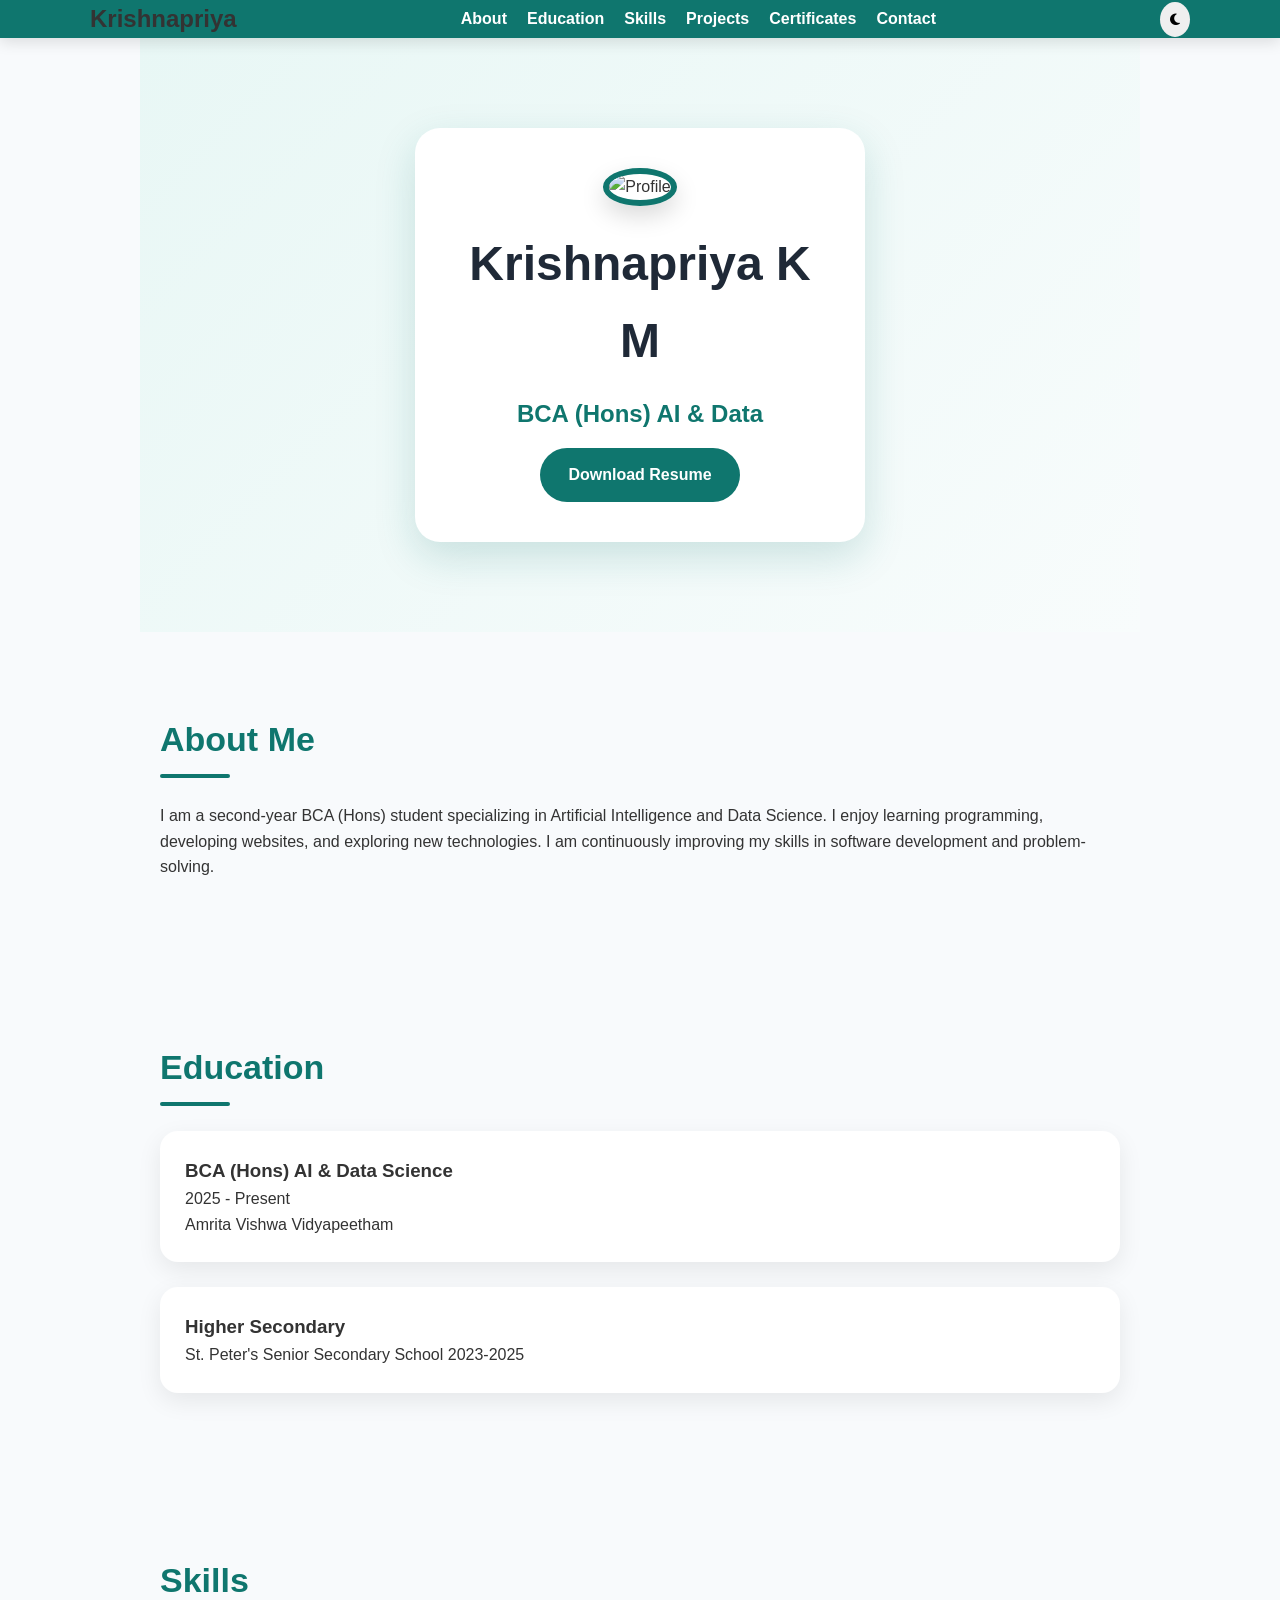
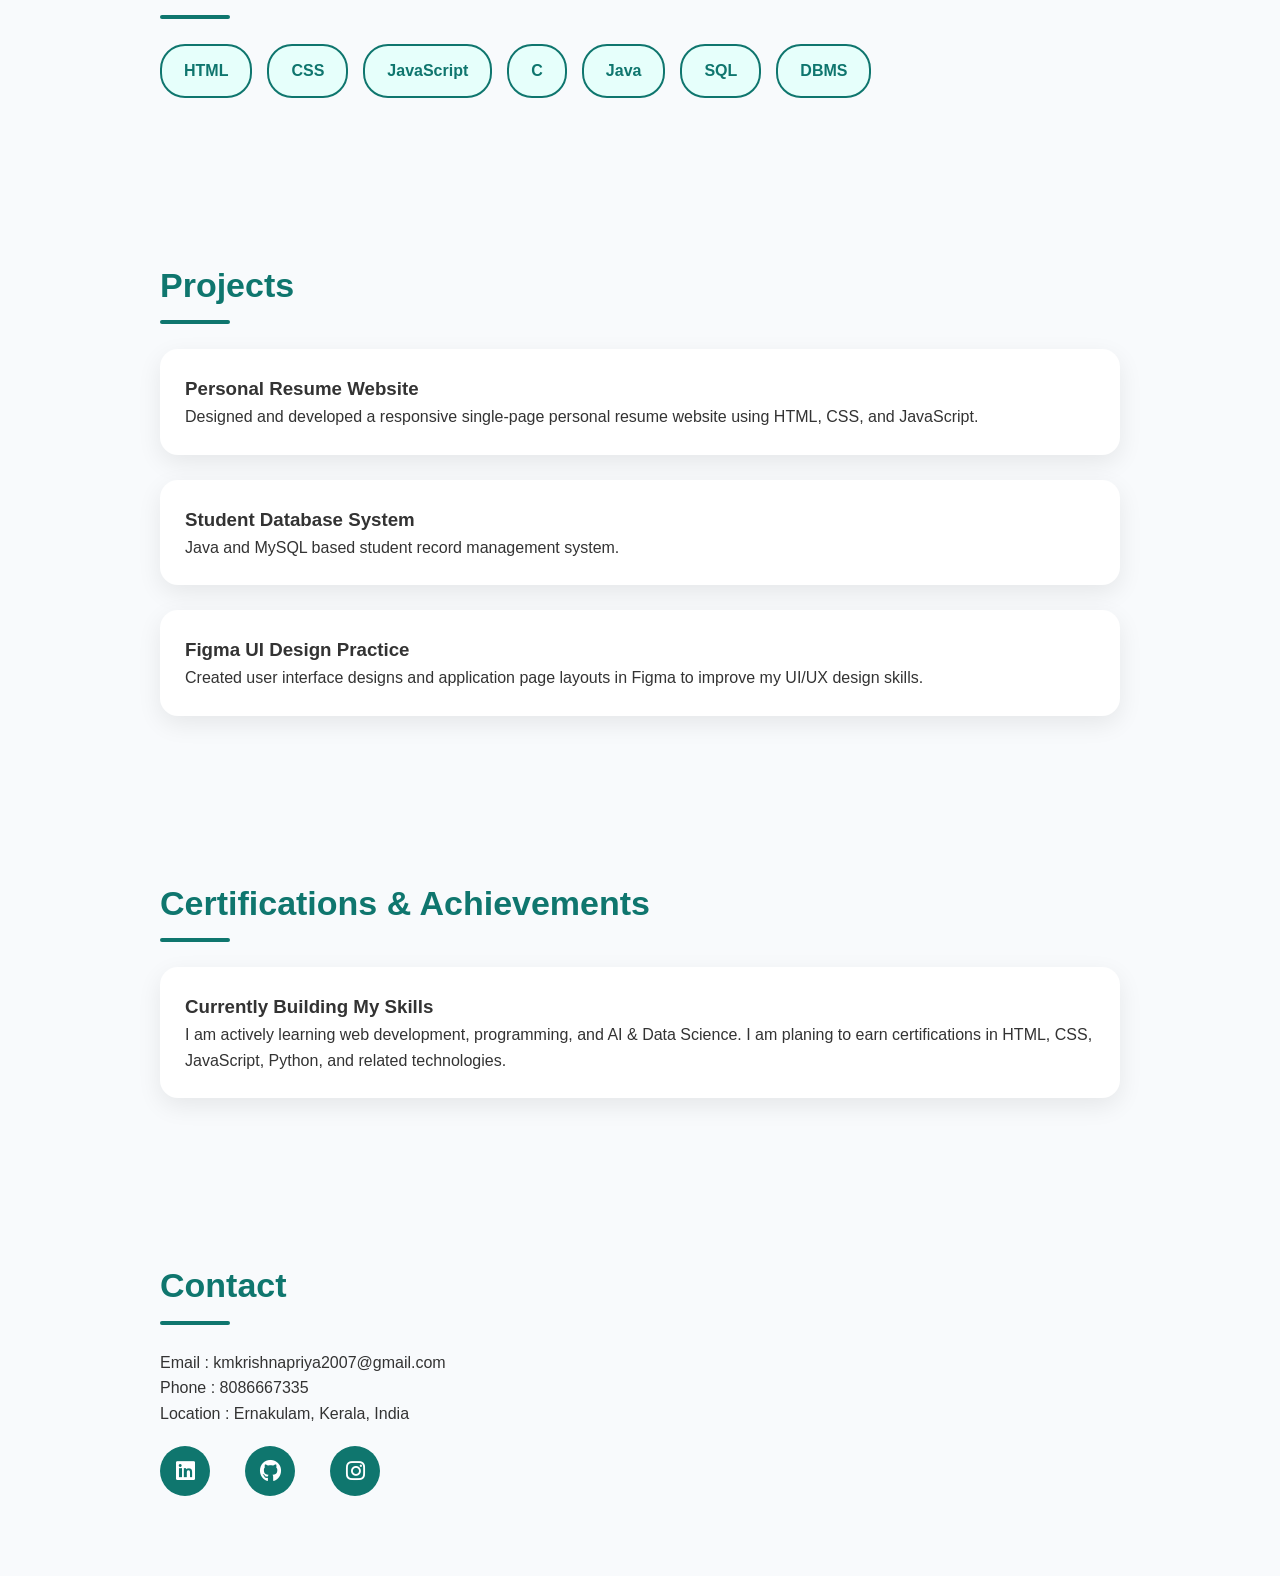
==== index.html @ 6c8c06d7 "Rename scnd.html to index.html" ====
<!DOCTYPE html>
<html lang="en">

<head>
    <meta charset="UTF-8">
    <meta name="viewport" content="width=device-width, initial-scale=1.0">
    <title>Krishnapriya | Resume</title>

    <link rel="stylesheet" href="scnd.css">

    <!-- Font Awesome -->
    <link rel="stylesheet"
        href="https://cdnjs.cloudflare.com/ajax/libs/font-awesome/6.5.2/css/all.min.css">
</head>

<body>

<header>

<nav>

<h2>Krishnapriya</h2>

<ul>

<li><a href="#about">About</a></li>

<li><a href="#education">Education</a></li>

<li><a href="#skills">Skills</a></li>

<li><a href="#projects">Projects</a></li>

<li><a href="#certifications">Certificates</a></li>

<li><a href="#contact">Contact</a></li>

</ul>

<button id="themeBtn">
<i class="fa-solid fa-moon"></i>
</button>

</nav>

</header>

<section class="hero">

<div class = "hero-card">

<img src="D:\web demos\image\WhatsApp Image 2026-07-13 at 21.08.13.jpeg" alt="Profile">

<h1>Krishnapriya K M</h1>

<h3 id="typing"></h3>

<a href="resume pdf/resume.pdf" download class="btn">
Download Resume
</a>

</div>

</section>

<section id="about">

<h2>About Me</h2>

<p>
I am a second-year BCA (Hons) student specializing in Artificial Intelligence and Data Science. I enjoy learning programming, developing websites, and exploring new technologies. I am continuously improving my skills in software development and problem-solving.
</p>

</section>

<section id="education">

<h2>Education</h2>

<div class="card">

<h3>BCA (Hons) AI & Data Science</h3>

<p>2025 - Present</p>

<p>Amrita Vishwa Vidyapeetham</p>

</div>

<div class="card">

<h3>Higher Secondary</h3>

<p>St. Peter's Senior Secondary School
    2023-2025</p>

</div>

</section>

<section id="skills">

<h2>Skills</h2>

<div class="skills">

<span>HTML</span>

<span>CSS</span>

<span>JavaScript</span>

<span>C</span>

<span>Java</span>

<span>SQL</span>

<span>DBMS</span>

</div>

</section>

<section id="projects">

<h2>Projects</h2>

<div class="project">

<h3>Personal Resume Website</h3>

<p>Designed and developed a responsive single-page personal resume website
 using HTML, CSS, and JavaScript.</p>

</div>

<div class="project">

<h3>Student Database System</h3>

<p>Java and MySQL based student record management system.</p>

</div>

<div class="project">
    <h3>Figma UI Design Practice</h3>
    <p>
     Created user interface designs and application page layouts in Figma to
     improve my UI/UX design skills.   
    </p>
</div>

</section>

<section id="certifications">

<h2>Certifications & Achievements</h2>

<div class="card">
    <h3>Currently Building My Skills</h3>
    <p>
        I am actively learning web development, programming, and AI & Data Science.
        I am planing to earn certifications in HTML, CSS, JavaScript, Python, and related technologies.
    </p> 
</div>

</section>

<section id="contact">

<h2>Contact</h2>

<p>Email : kmkrishnapriya2007@gmail.com</p>

<p>Phone : 8086667335</p>

<p>Location : Ernakulam, Kerala, India</p>

<div class="social">

<a href="https://www.linkedin.com/in/krishnapriya-k-m-8327a140b?utm_source=share_via&utm_content=profile&utm_medium=member_android" target="_blank" title="LinkedIn"><i class="fab fa-linkedin"></i></a>

<a href="https://github.com/Krishnapriya-km" target="_blank" title="GitHub"><i class="fab fa-github"></i></a>

<a href="#"><i class="fab fa-instagram"></i></a>

</div>

</section>

<button id="topBtn">
<i class="fa-solid fa-arrow-up"></i>
</button>

<script src="script.js"></script>

</body>

</html>
---- scnd.css ----
*{
margin:0;
padding:0;
box-sizing:border-box;
font-family:Arial,sans-serif;
scroll-behavior:smooth;
}

#typing{
    color:#0F766E;
    margin:15px;
    font-size:24px;
    font-weight:600;
    min-height:30px;
}

body{
background:#F8FAFC;
color:#333;
line-height:1.6;
transition:.3s;
}

body.dark{
background:#121212;
color:white;
}

body.dark .hero{
    background:linear-gradient(135deg,#1F2937,#111827);
}

body.dark .hero-card{
    background:#1F2937;
    box-shadow:0 15px 40px rgba(0,0,0,.45);
}

body.dark .hero h1{
    color:white;
}

body.dark .hero h3{
    color:#5EEAD4;
}

header{
background:#0F766E;
position:sticky;
top:0;
z-index: 100;
box-shadow:0 4px 15px rgba(0,0,0,0.12);
}

nav{
display:flex;
justify-content:space-between;
align-items:center;
max-width:1100px;
margin:auto;
}

nav ul{
display:flex;
list-style:none;
gap:20px;
}

nav a{
color:white;
text-decoration:none;
font-weight:600;
transition:.3s;
}

nav a:hover{
    color:#D1FAE5;
}

#themeBtn{
padding:10px;
border:none;
cursor:pointer;
border-radius:50%;
}

.hero{
    display:flex;
    justify-content: center;
    align-items: center;
text-align:center;
padding:90px 20px;
background:linear-gradient(135deg,#E8F7F5,#F8FCFC)
}

.hero-card{
    background:white;
    padding:40px;
    border-radius:25px;
    text-align:center;
    max-width:450px;
    width:100%;
    box-shadow:0 15px 40px rgba(15,118,110,.18);
    transition:.3s;
}

.hero-card:hover{
    transform:translateY(-6px);
    box-shado:0 20px 50px rgba(15,118,110,.28);
}

.hero img{
width:190px;
height:190px;
border-radius:50%;
object-fit:cover;
border:6px solid #0F766E;
box-shadow: 0 10px 25px rgba(0,0,0,.15);
}

.hero h1{
margin-top:20px;
font-size:48px;
font-weight: 700;
color:#1F2937;
}

.hero h3{
color:#0F766E;
margin:15px;
}

.btn{
display:inline-block;
background:#0F766E;
color:white;
padding:14px 28px;
text-decoration:none;
border-radius:30px;
transition:.3s;
font-weight:bold;
}

.btn:hover{
    background:#115E59;
    transform:translateY(-2px);
}

section{
padding:80px 20px;
max-width:1000px;
margin:auto;
}

section h2{
    font-size:34px;
    color:#0F766E;
    margin-bottom:25px;
    position:relative;
}

section h2::after{
    content:"";
    width:70px;
    height:4px;
    background:#0F766E;
    display:block;
    margin-top:8px;
    border-radius:5px;
}

.card,
.project{
background:white;
padding:25px;
margin-top:25px;
border-radius:18px;
box-shadow:0 8px 25px rgba(0,0,0,.08);
transition:.3s;
}

.card:hover,
.project:hover{
    transform:translateY(-6px);
    box-shadow: 0 12px 30px rgba(15,118,110,.18);
}

body.dark .card,
body.dark .project{
background:#1f1f1f;
}

.skills{
display:flex;
flex-wrap:wrap;
gap:15px;
margin-top:20px;
}

.skills span{
background:#E6FFFB;
color:#0F766E;
padding:12px 22px;
border-radius:25px;
font-weight:600;
border:2px solid #0F766E;
transition:.3s;
}

.skills span:hover{
    background: #0F766E;
    color:white;
}

.social{
    display:flex;
    justify-content:cneter;
    gap:20px;
margin-top:20px;
}

.social a{
    width:50px;
    height:50px;
    background:#0F766E;
    border-radius:50%;
    display:flex;
    align-items:center;
    justify-content: center;
font-size:22px;
text-decoration:none;
margin-right:15px;
color:white;
transition:0.3s ease;
}

.social a:hover{
    background:#115E59;
    transform:translateY(-5px) scale(1.08);
}

#topBtn{
position:fixed;
bottom:30px;
right:30px;
display:none;
padding:15px;
border:none;
border-radius:50%;
background:#0077b6;
color:white;
cursor:pointer;
}

@media(max-width:768px){

nav{
flex-direction:column;
}

nav ul{
flex-direction:column;
text-align:center;
margin-top:15px;
}

.hero h1{
font-size:30px;
}

}
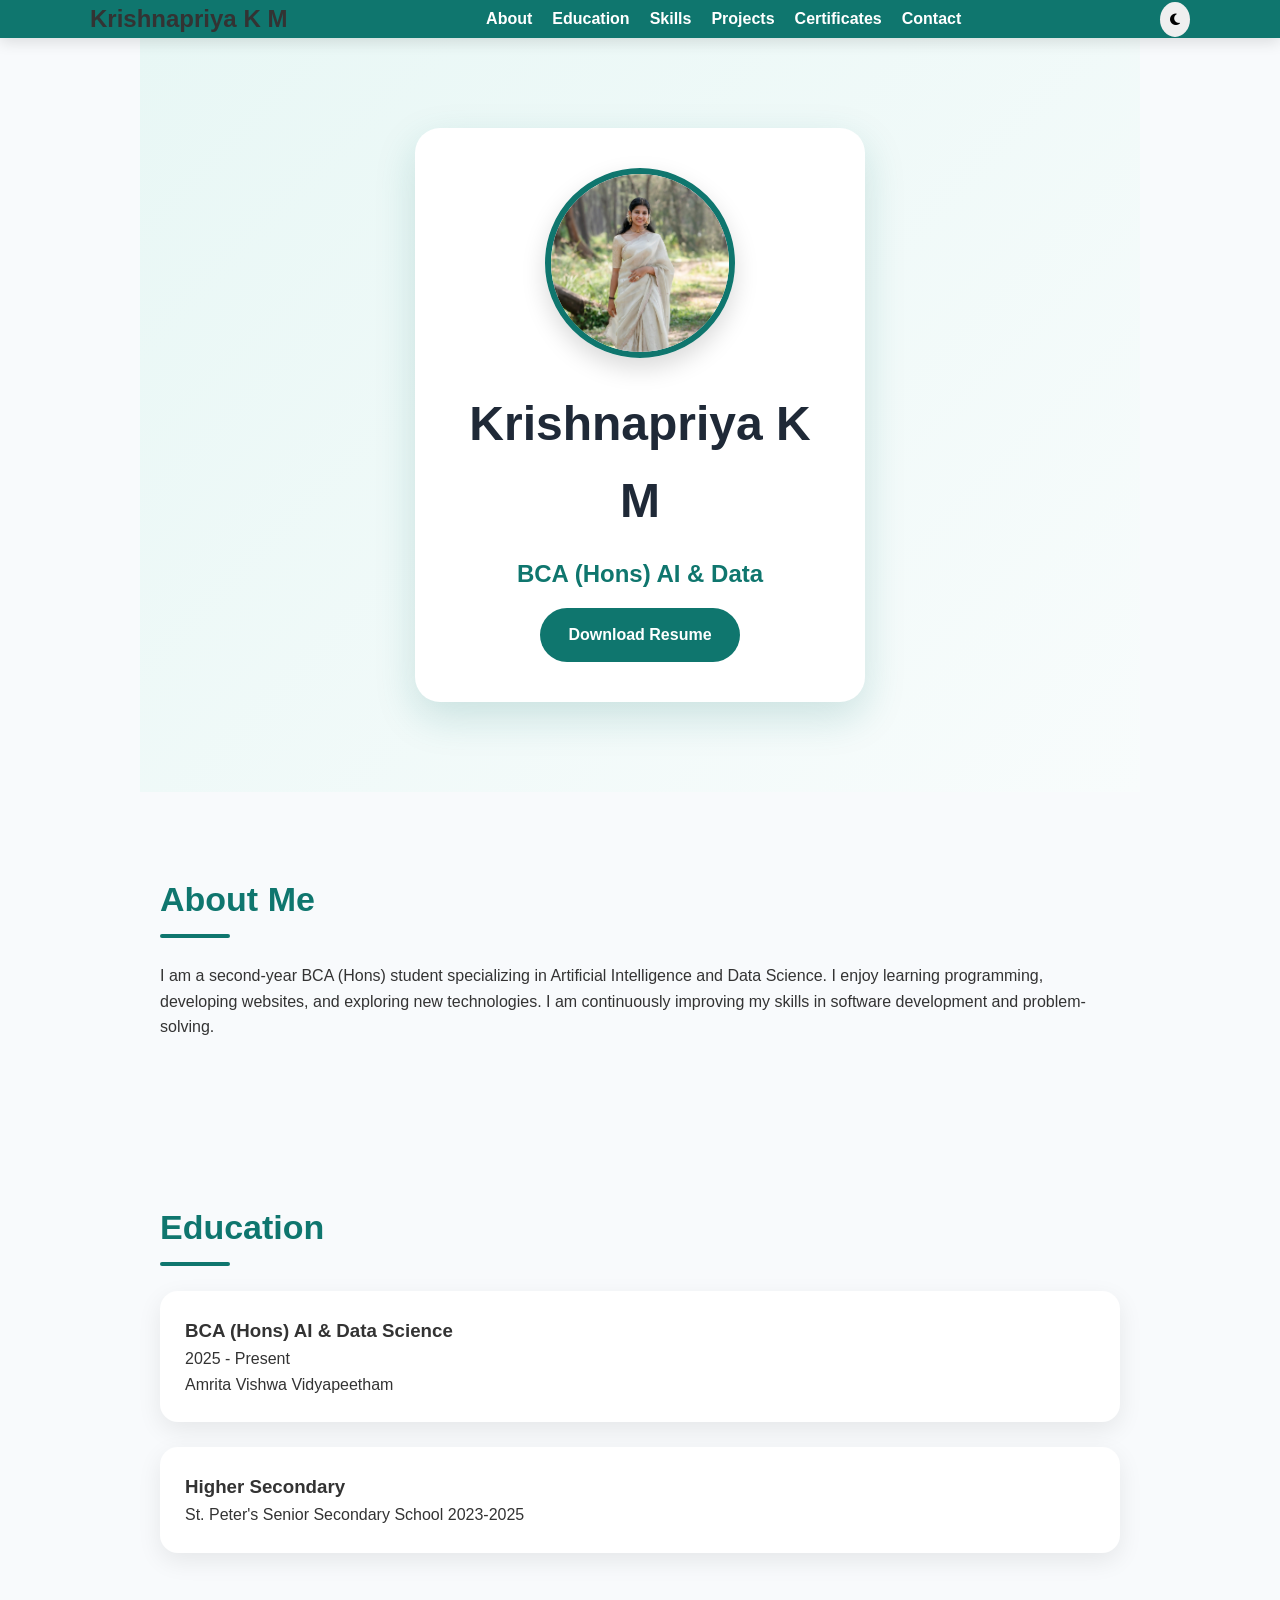
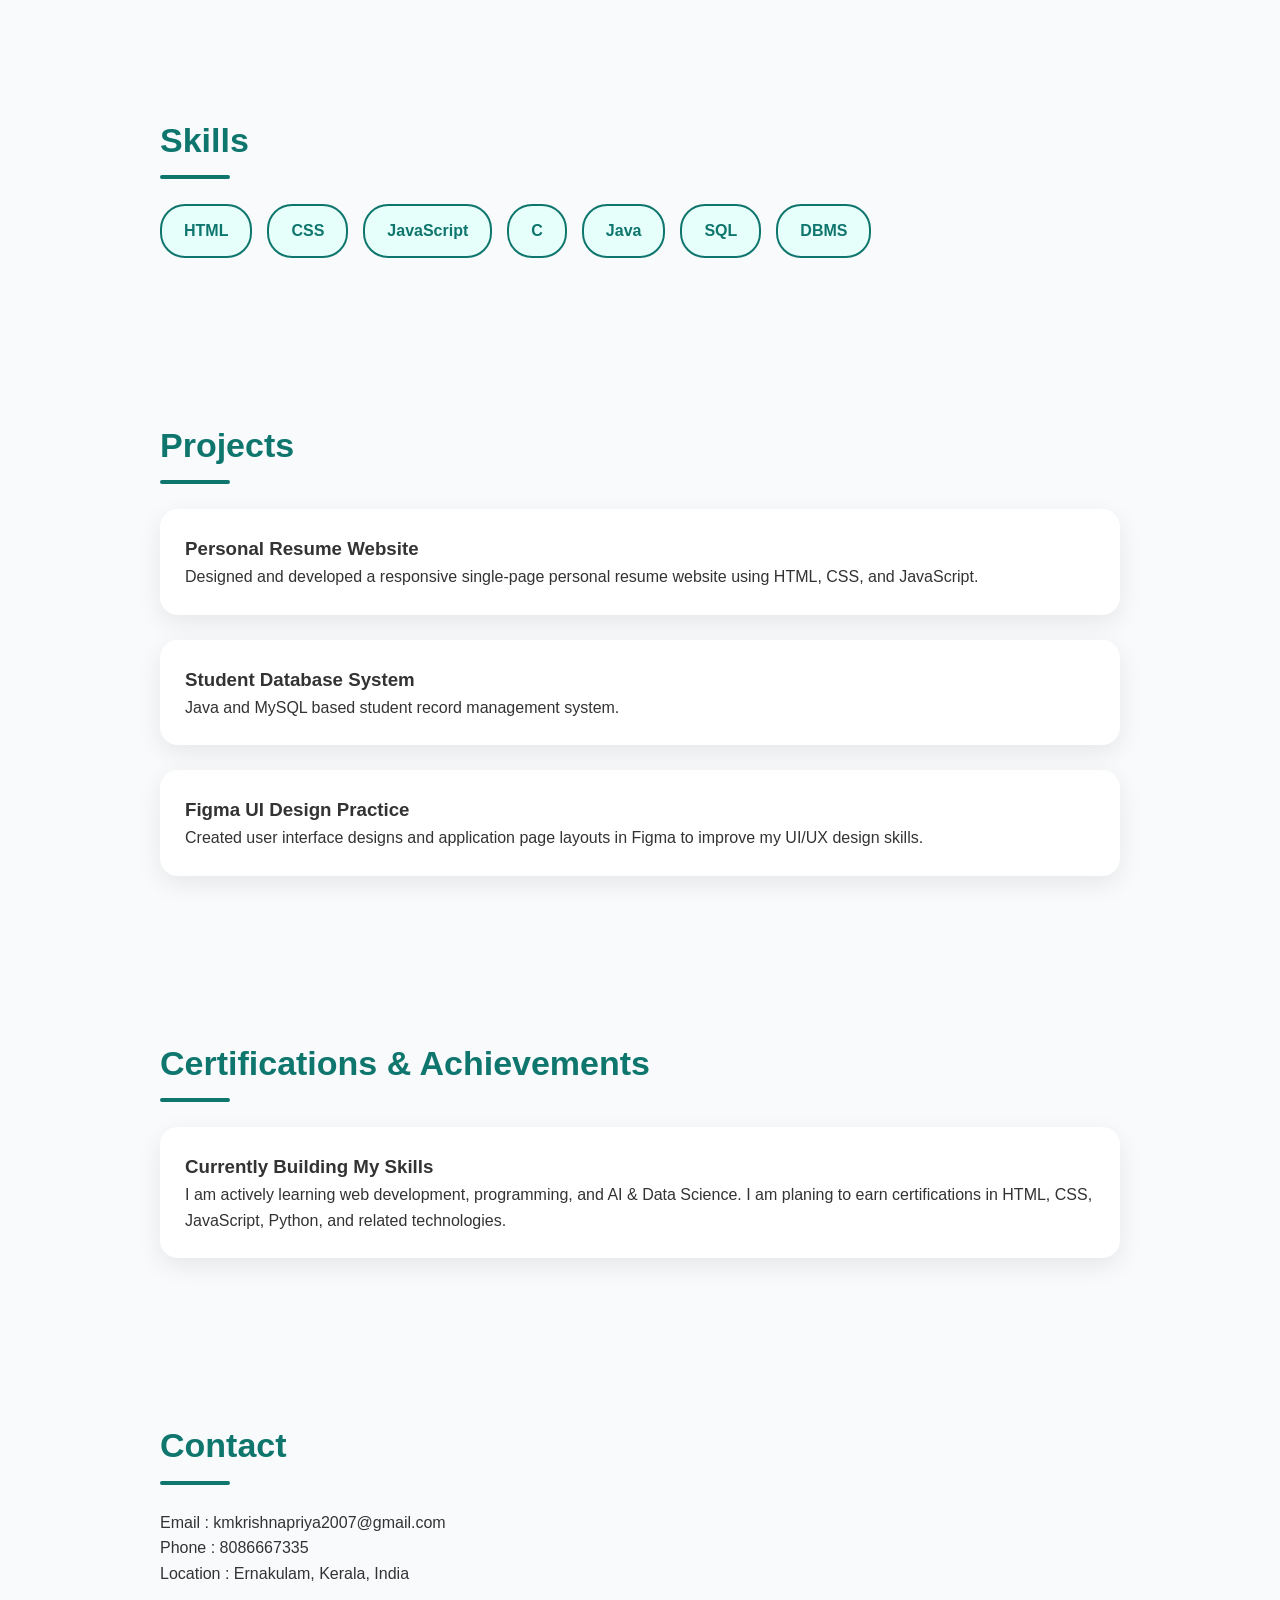
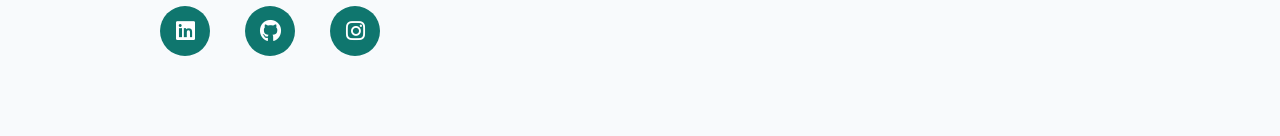
==== commit 75f00733: "Update index.html" ====
--- a/index.html
+++ b/index.html
@@ -4,7 +4,7 @@
 <head>
     <meta charset="UTF-8">
     <meta name="viewport" content="width=device-width, initial-scale=1.0">
-    <title>Krishnapriya | Resume</title>
+    <title>Krishnapriya K M | Resume</title>
 
     <link rel="stylesheet" href="scnd.css">
 
@@ -19,7 +19,7 @@
 
 <nav>
 
-<h2>Krishnapriya</h2>
+<h2>Krishnapriya K M</h2>
 
 <ul>
 
@@ -49,7 +49,7 @@
 
 <div class = "hero-card">
 
-<img src="D:\web demos\image\WhatsApp Image 2026-07-13 at 21.08.13.jpeg" alt="Profile">
+<img src="profile.jpg.jpeg" alt="Profile">
 
 <h1>Krishnapriya K M</h1>
 
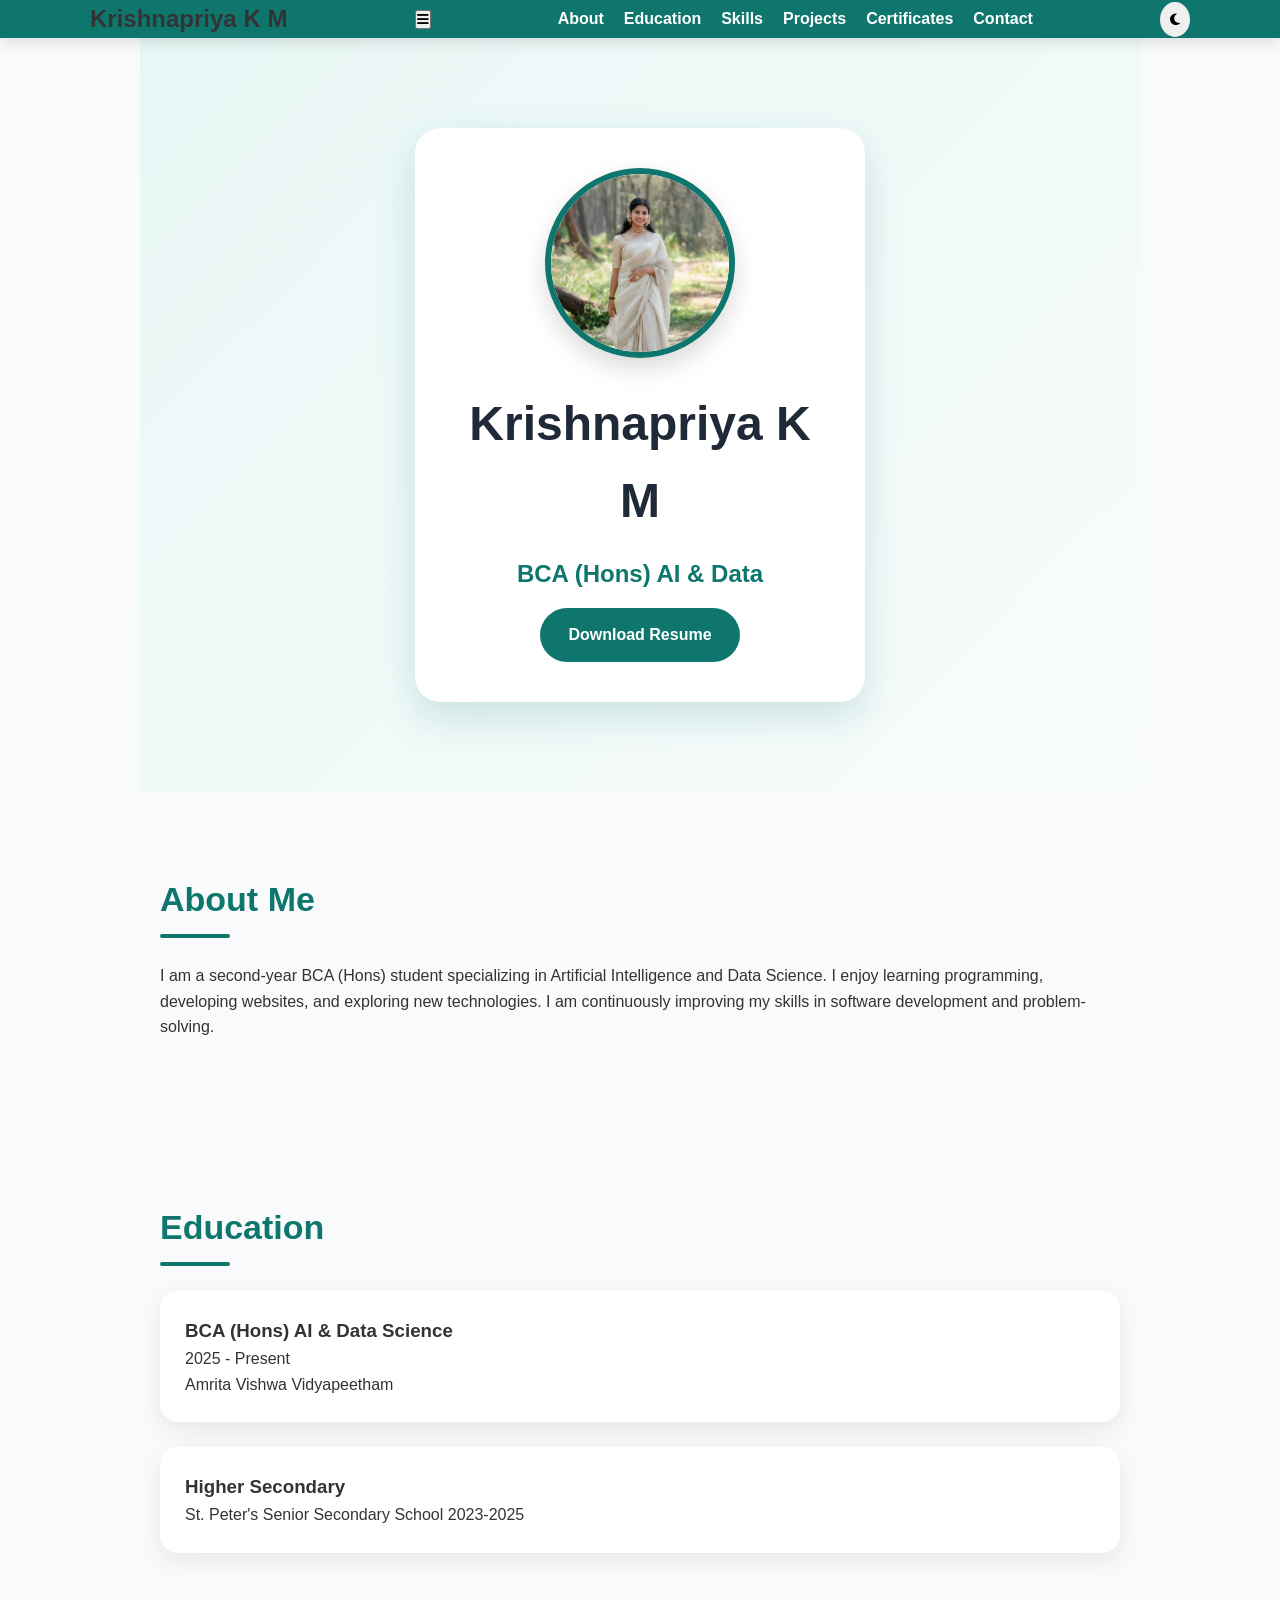
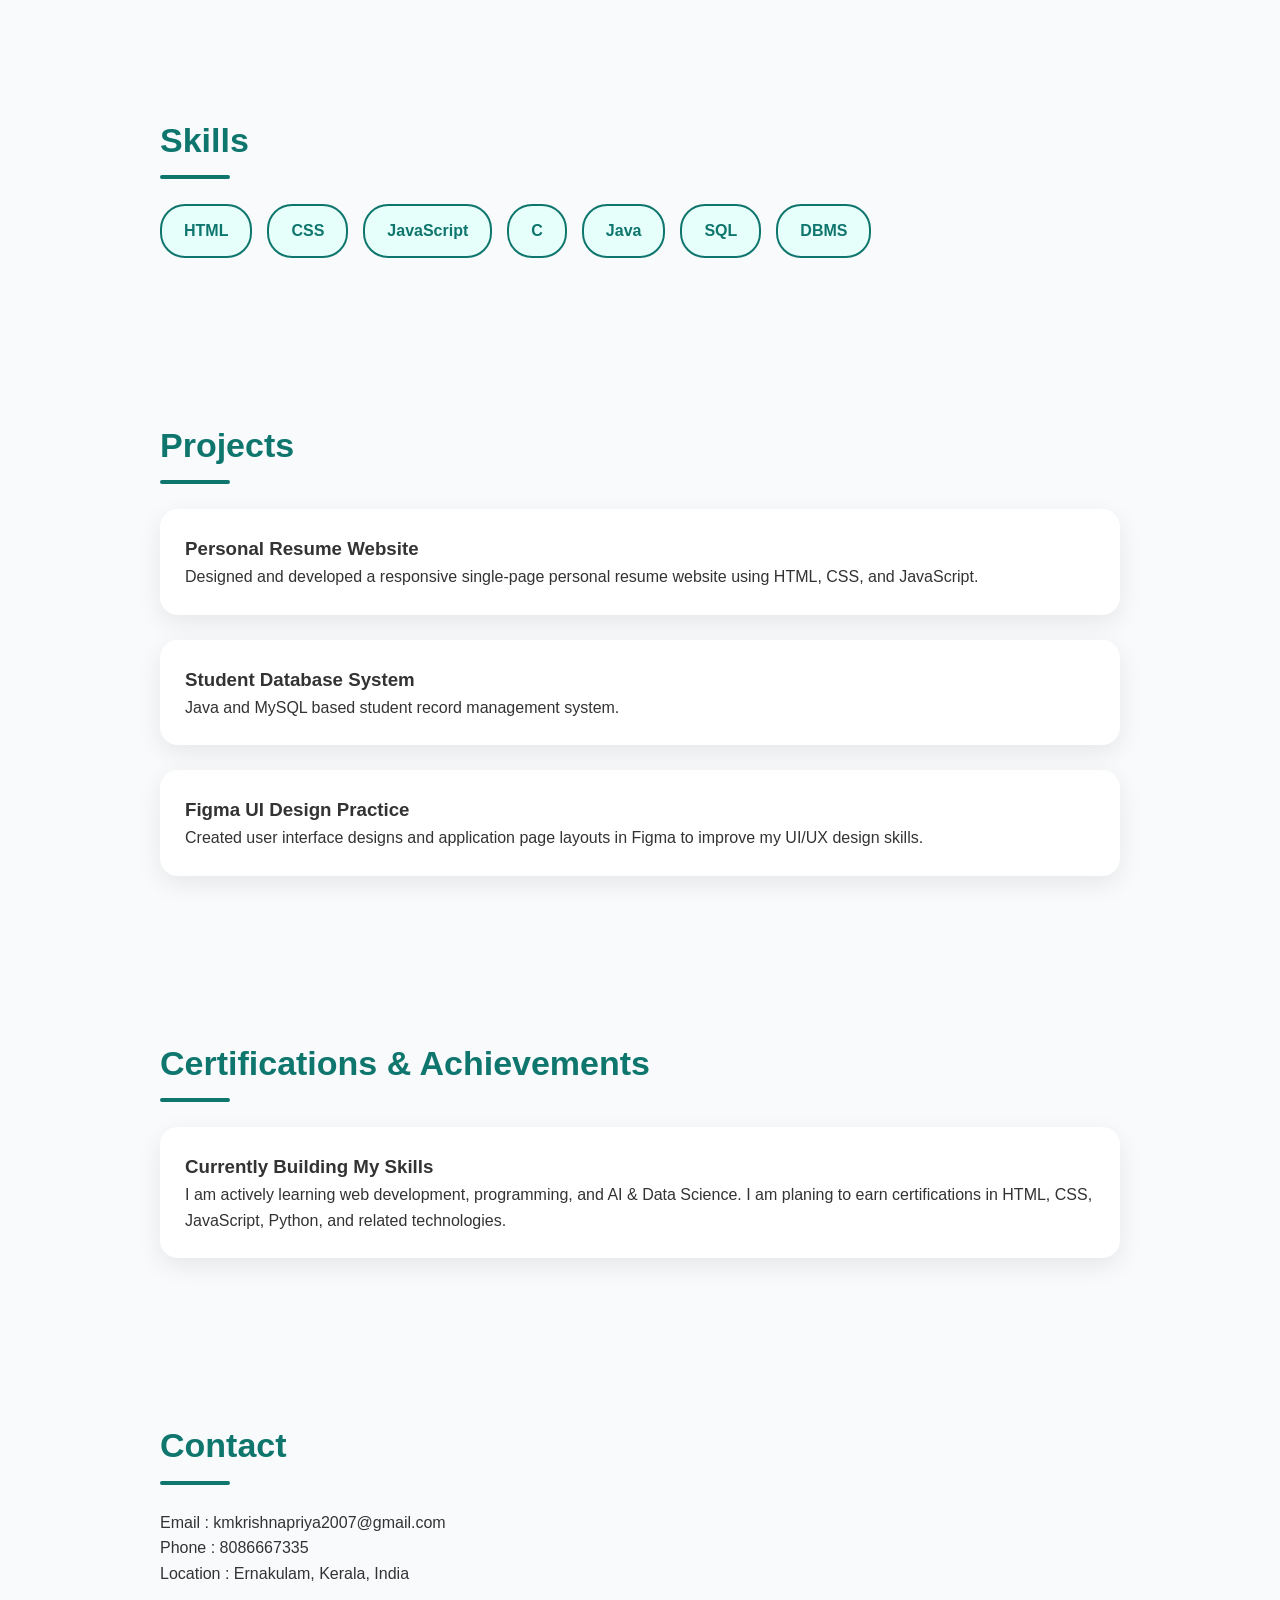
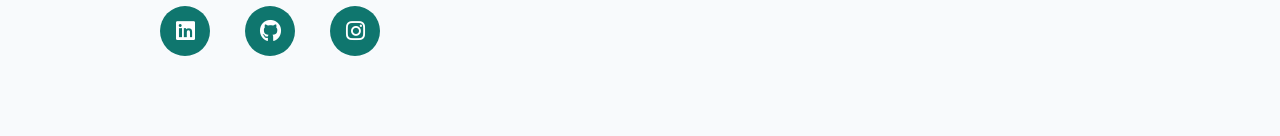
==== commit 8946f13e: "Update index.html" ====
--- a/index.html
+++ b/index.html
@@ -21,7 +21,11 @@
 
 <h2>Krishnapriya K M</h2>
 
-<ul>
+<button id="menuBtn">
+    <i class="fa-solid fa-bars"></i>
+</button>
+    
+<ul id="navLinks">
 
 <li><a href="#about">About</a></li>
 
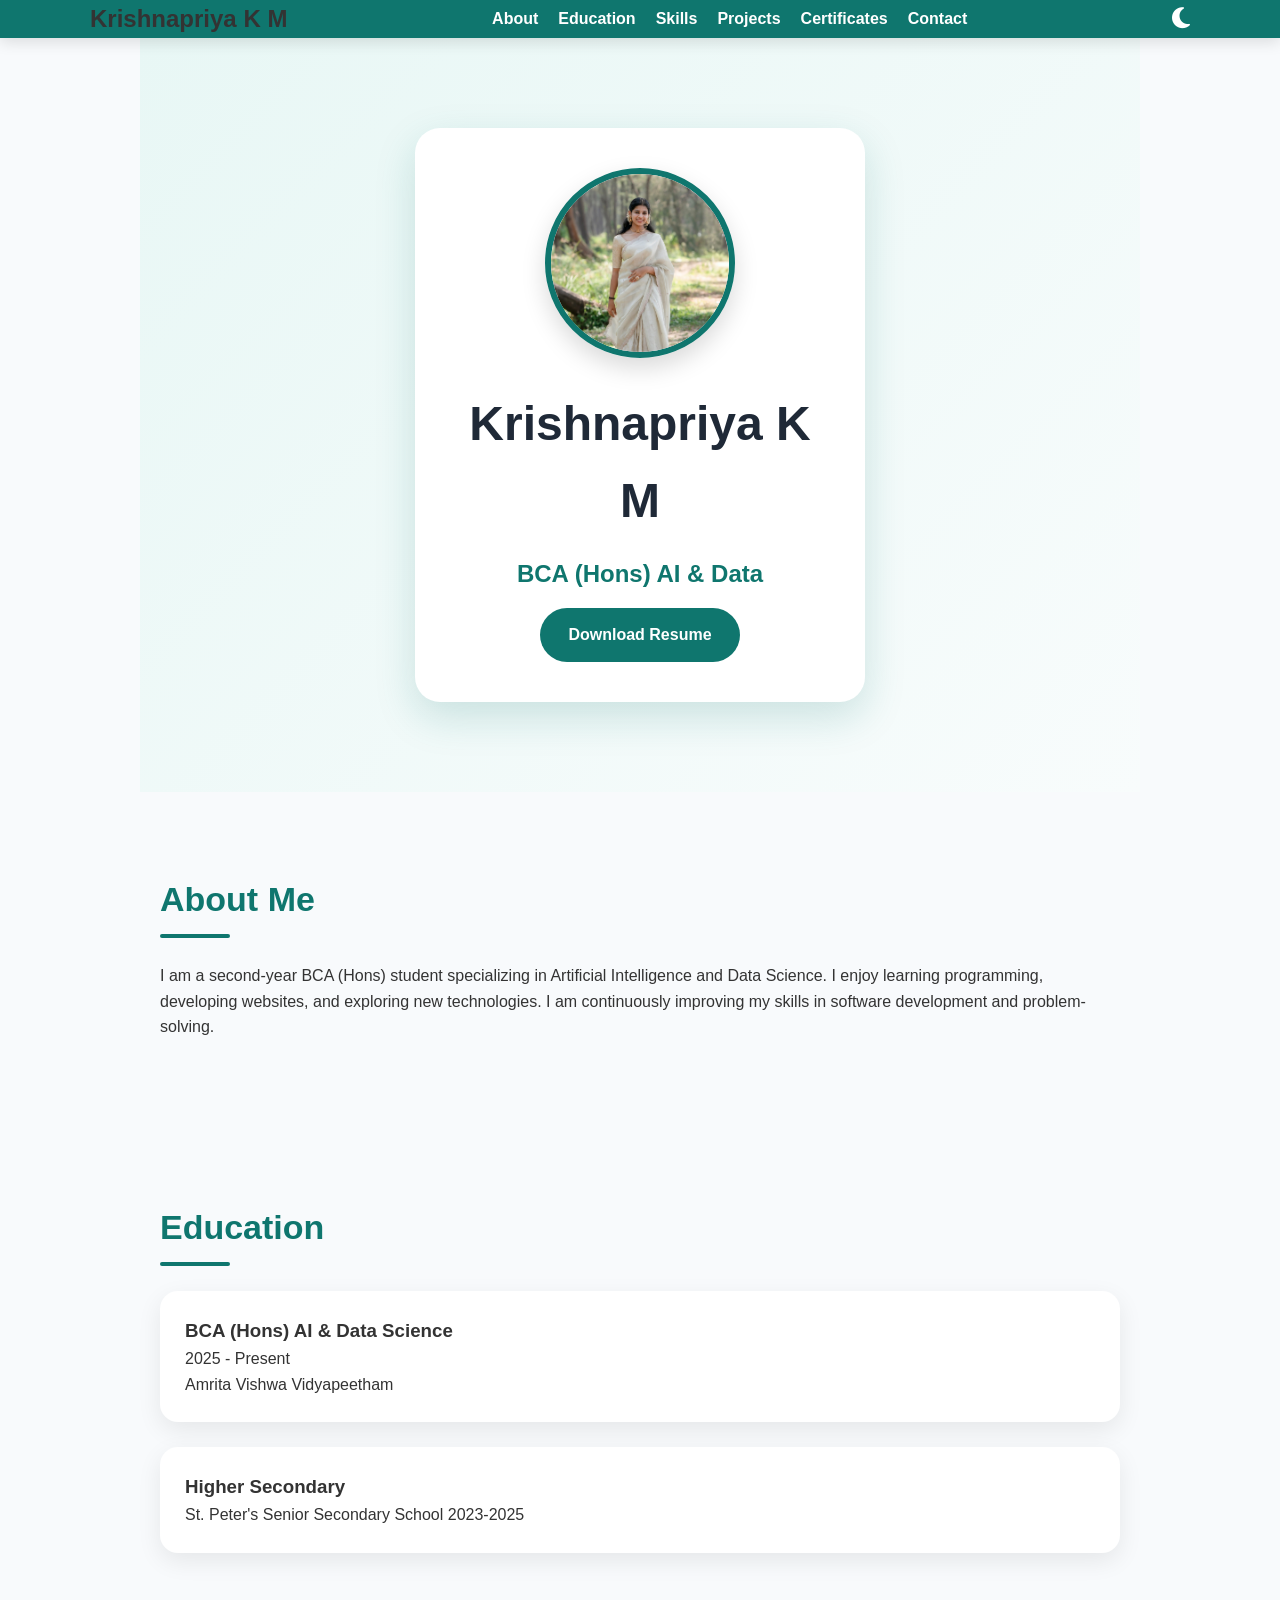
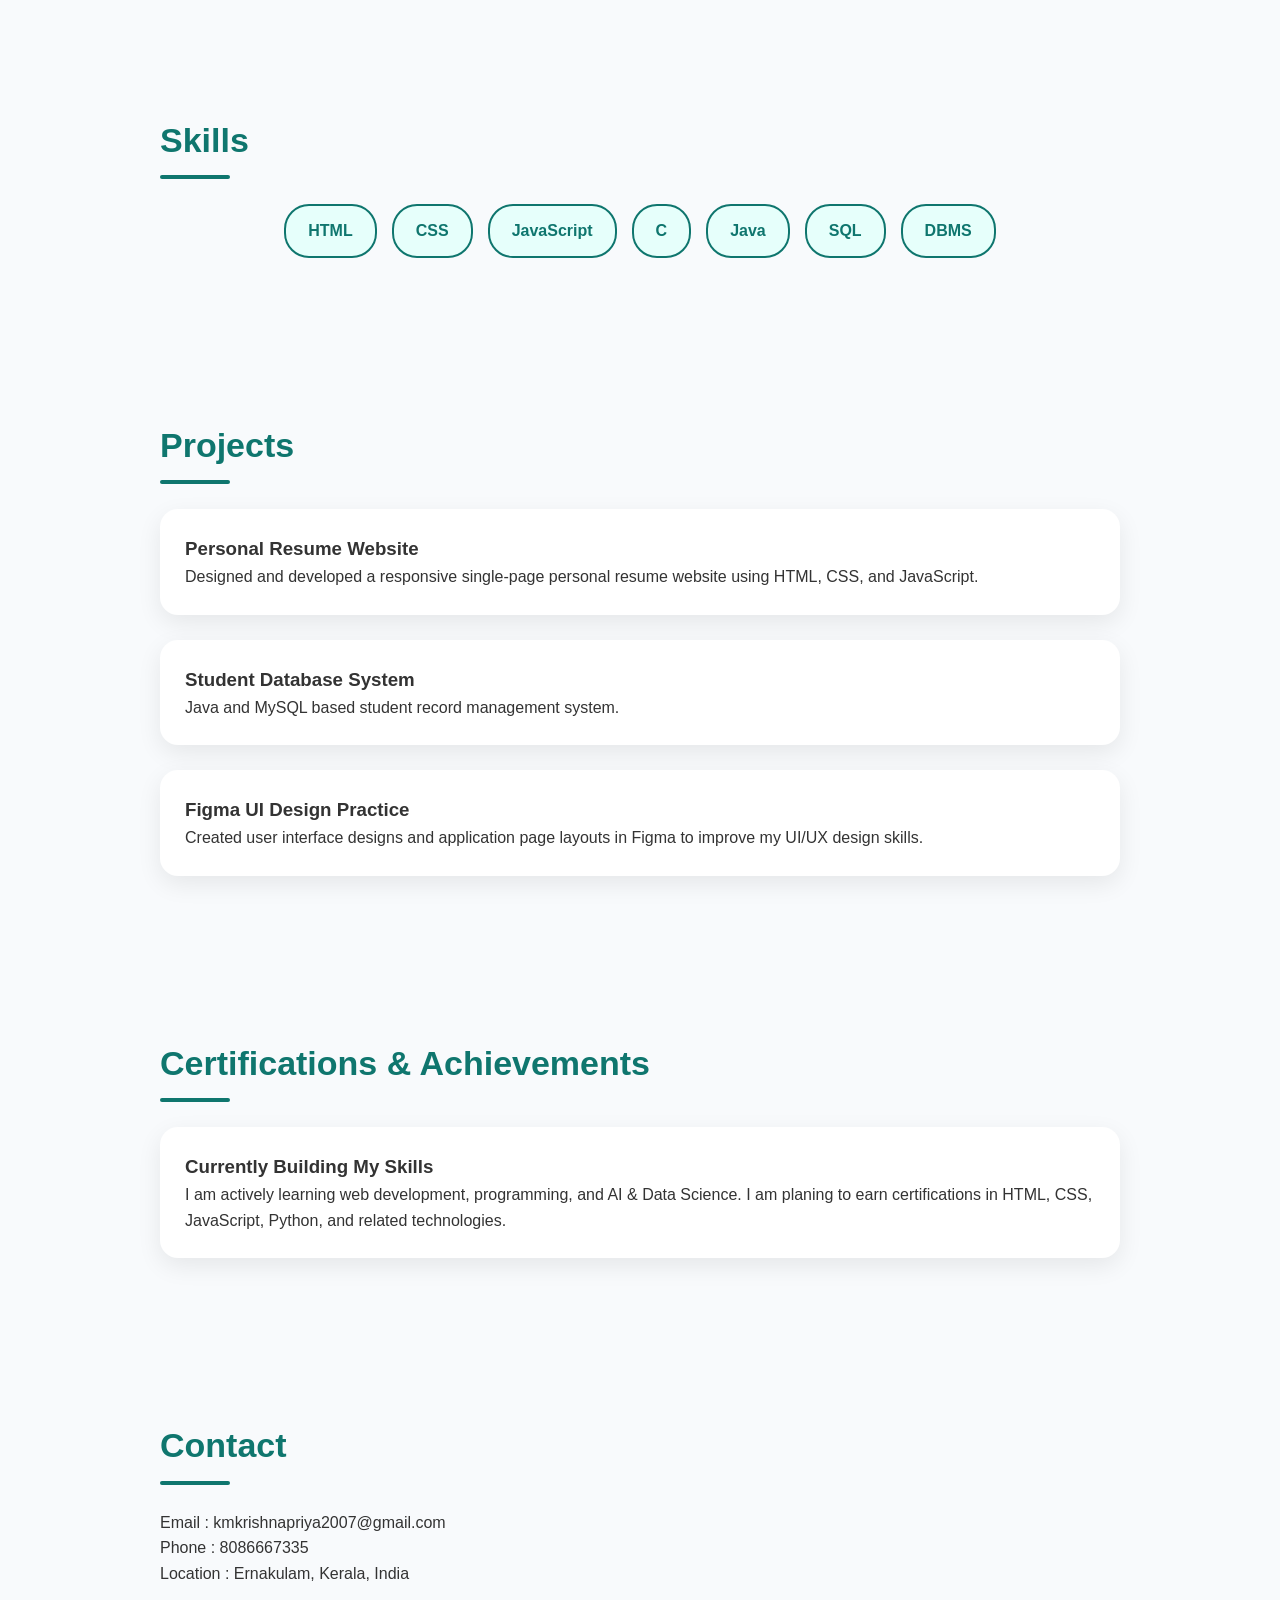
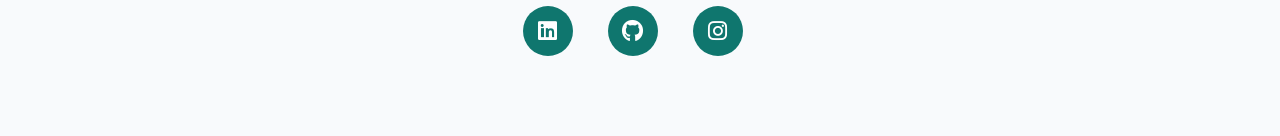
==== commit 58b97ef2: "Update index.html" ====
--- a/index.html
+++ b/index.html
@@ -19,11 +19,11 @@
 
 <nav>
 
-<h2>Krishnapriya K M</h2>
-
 <button id="menuBtn">
     <i class="fa-solid fa-bars"></i>
 </button>
+
+<h2>Krishnapriya K M</h2>
     
 <ul id="navLinks">
 
--- a/scnd.css
+++ b/scnd.css
@@ -77,10 +77,11 @@
 }
 
 #themeBtn{
-padding:10px;
+    background:none;
+    color:white;
 border:none;
 cursor:pointer;
-border-radius:50%;
+font-size:24px;
 }
 
 .hero{
@@ -105,7 +106,7 @@
 
 .hero-card:hover{
     transform:translateY(-6px);
-    box-shado:0 20px 50px rgba(15,118,110,.28);
+    box-shadow:0 20px 50px rgba(15,118,110,.28);
 }
 
 .hero img{
@@ -192,6 +193,7 @@
 .skills{
 display:flex;
 flex-wrap:wrap;
+    justify-content: center;
 gap:15px;
 margin-top:20px;
 }
@@ -213,7 +215,7 @@
 
 .social{
     display:flex;
-    justify-content:cneter;
+    justify-content:center;
     gap:20px;
 margin-top:20px;
 }
@@ -253,18 +255,89 @@
 
 @media(max-width:768px){
 
+header{
+    padding:0;
+}
+    
 nav{
+display:flex;
+justify-content:space-between;
+    align-items:center;
+    max-width:1100px;
+    margin:auto;
+    padding:15px;
+    position: relative;
+}
+
+#themeBtn{
+    margin-left:10px;
+}
+    
+#menuBtn{
+    display:block;
+}
+
+nav ul{
+    display:none;
 flex-direction:column;
-}
-
-nav ul{
-flex-direction:column;
-text-align:center;
-margin-top:15px;
-}
-
+    position:absolute;
+    top:65px;
+    left:0;
+    width:100%;
+    background: #0F766E;
+    padding:20px 0;
+    gap:15px;
+    box-shadow:0 6px 15px rgba(0,0,0,.2);
+}
+
+nav ul.show{
+    display:flex;
+}
+
+nav ul li{
+    text-align:center;
+    margin: 12px 0;
+}
+
+nav h2{
+    flex:1;
+    text-align:center;
+    font-size: 22px;
+    color:white;
+}
+
+.hero{
+    padding:60px 20px;
+}
+
+.hero img{
+    width:160px;
+    height: 160px;
+}
+    
 .hero h1{
-font-size:30px;
-}
-
-}+font-size:36px;
+}
+
+.hero h3{
+    font-size:18px;
+}
+
+.hero-card{
+    padding:30px 20px;
+    border-radius:20px;
+}
+
+#menuBtn{
+    display:block;
+}
+    
+}
+#menuBtn{
+    background:none;
+    border:none;
+    color:white;
+    font-size:26px;
+    cursor:pointer;
+    display:none;
+}
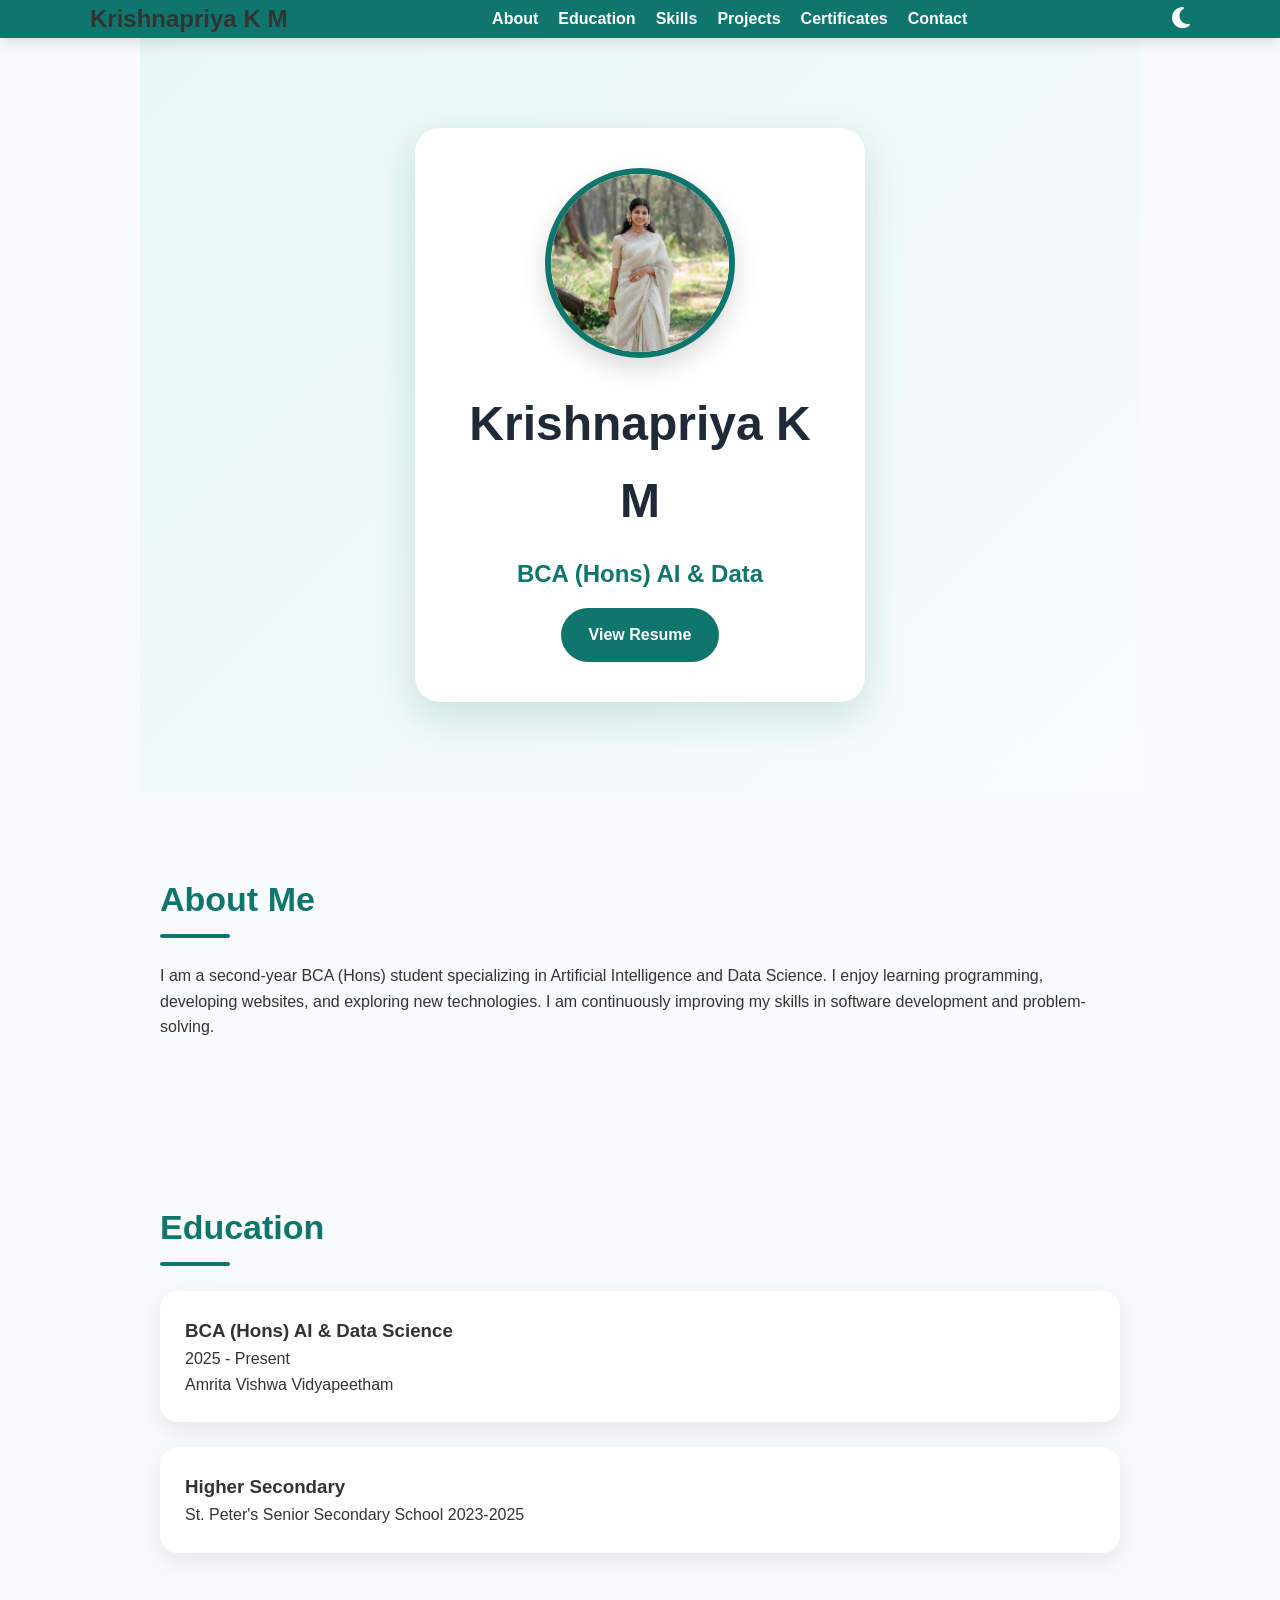
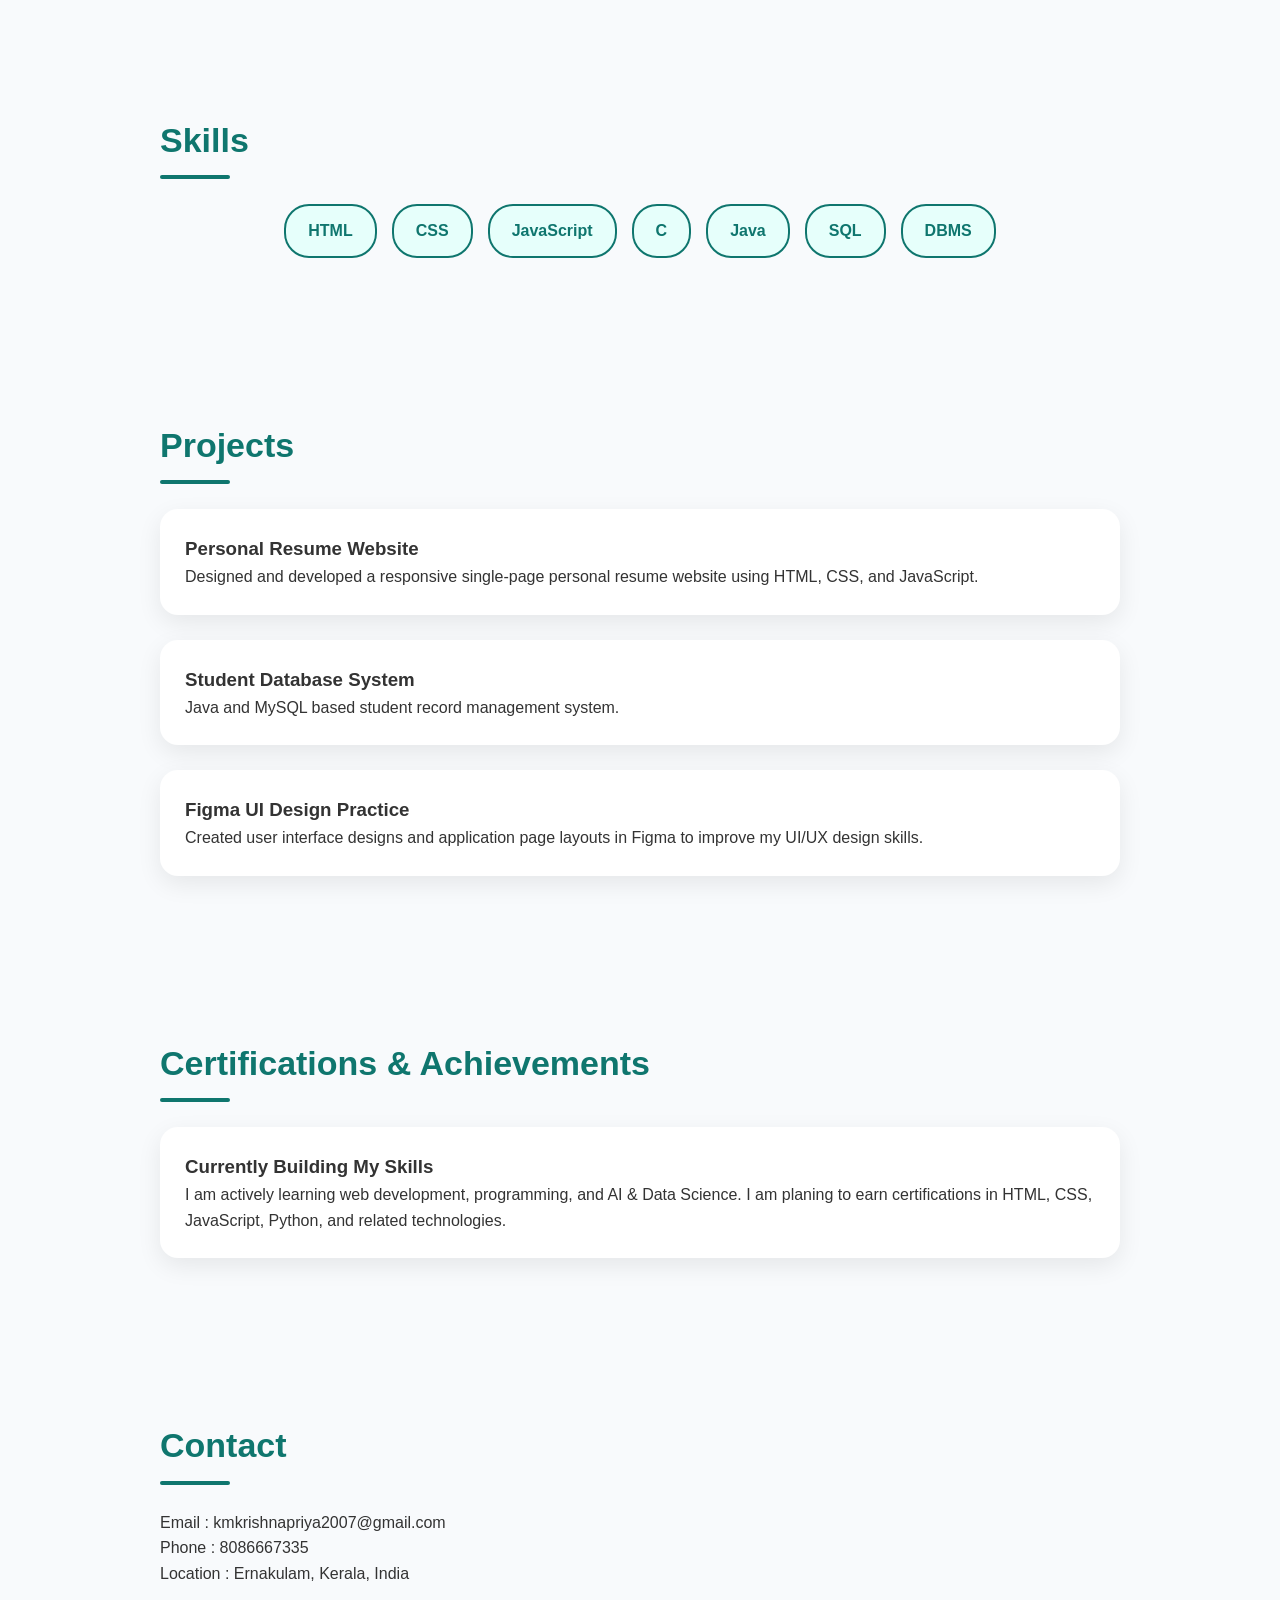
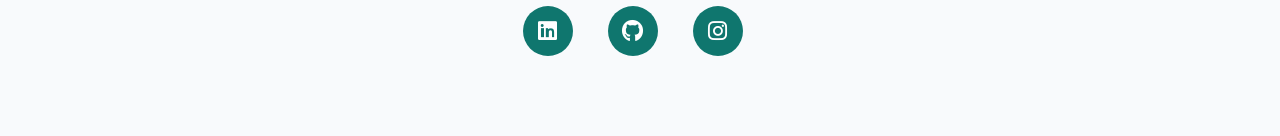
==== commit 6a5ce3ec: "Update index.html" ====
--- a/index.html
+++ b/index.html
@@ -59,8 +59,8 @@
 
 <h3 id="typing"></h3>
 
-<a href="resume pdf/resume.pdf" download class="btn">
-Download Resume
+<a href="resume.pdf" target="_blank" class="btn">
+View Resume
 </a>
 
 </div>
--- a/scnd.css
+++ b/scnd.css
@@ -253,6 +253,10 @@
 cursor:pointer;
 }
 
+#menuBtn{
+    display:none;
+}
+
 @media(max-width:768px){
 
 header{
@@ -265,7 +269,7 @@
     align-items:center;
     max-width:1100px;
     margin:auto;
-    padding:15px;
+    padding:15px 20px;
     position: relative;
 }
 
@@ -304,6 +308,7 @@
     text-align:center;
     font-size: 22px;
     color:white;
+    margin:0;
 }
 
 .hero{
@@ -339,5 +344,4 @@
     color:white;
     font-size:26px;
     cursor:pointer;
-    display:none;
-}
+}
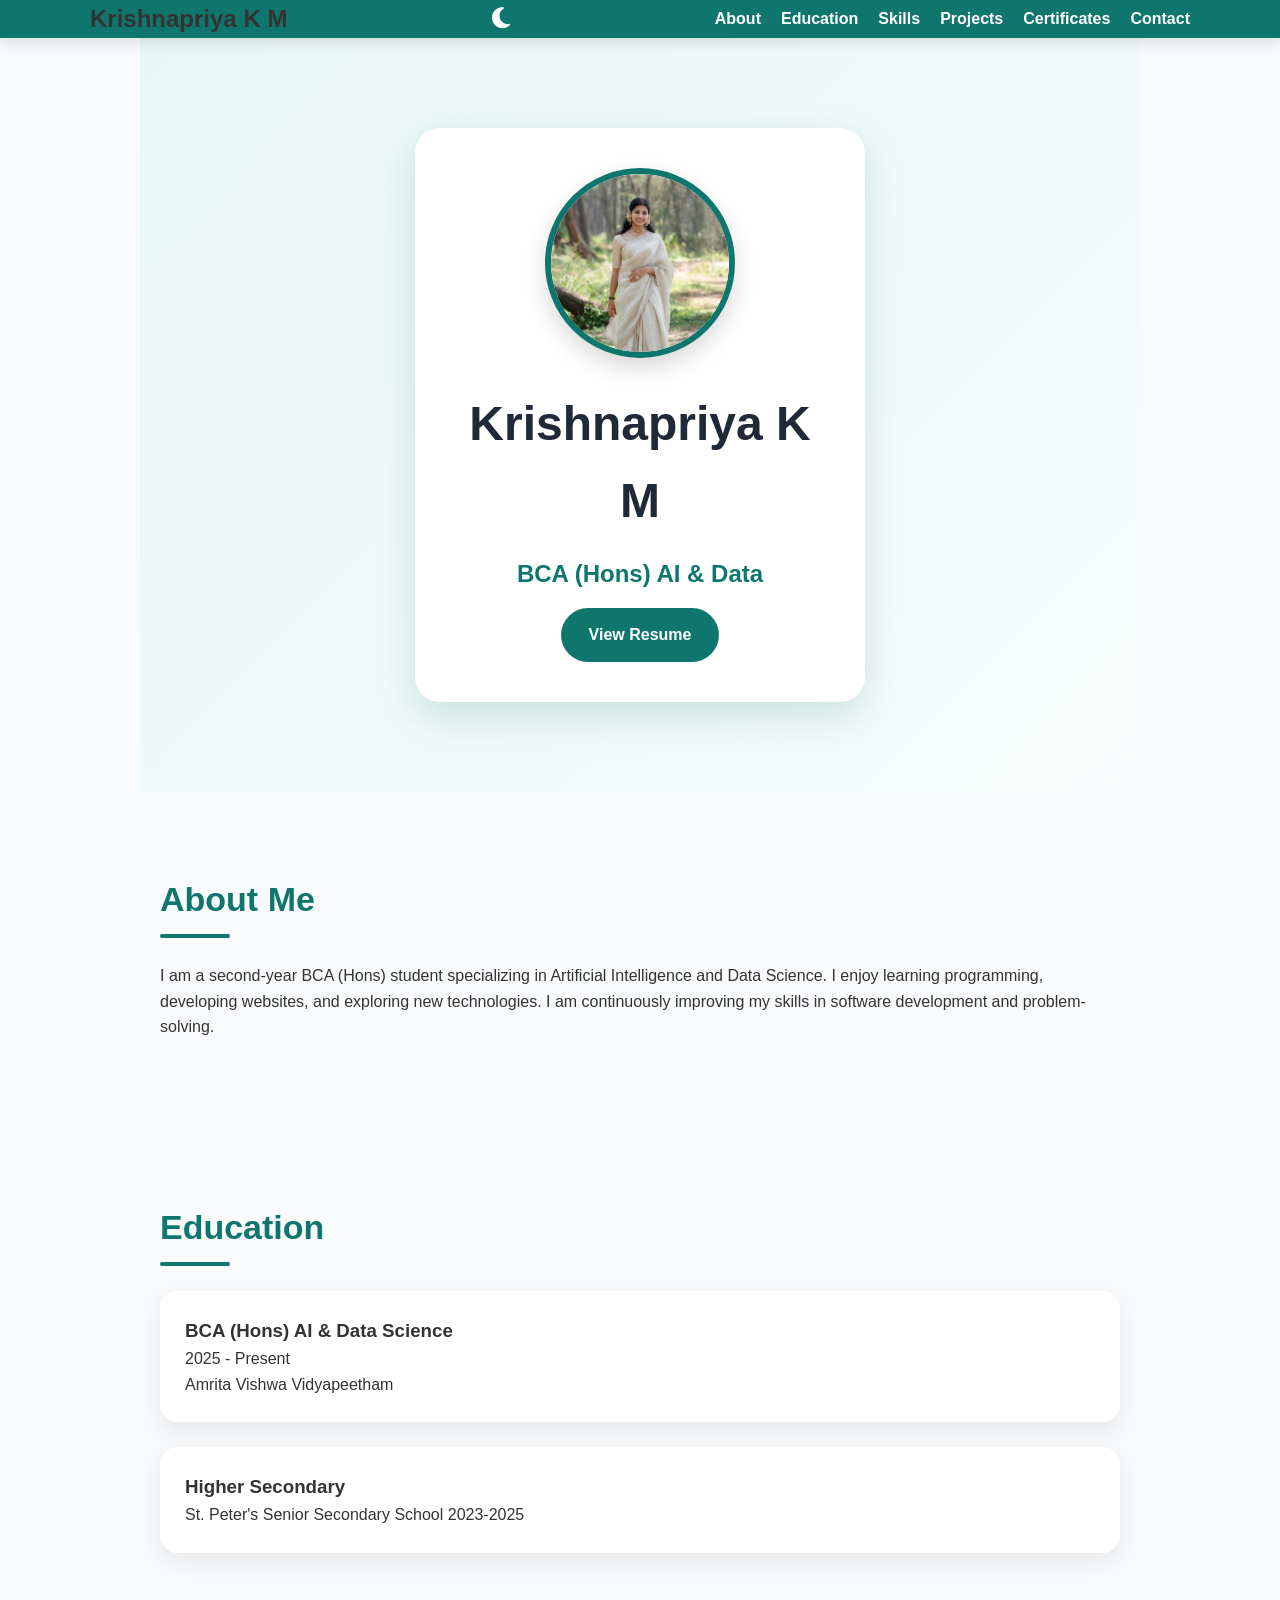
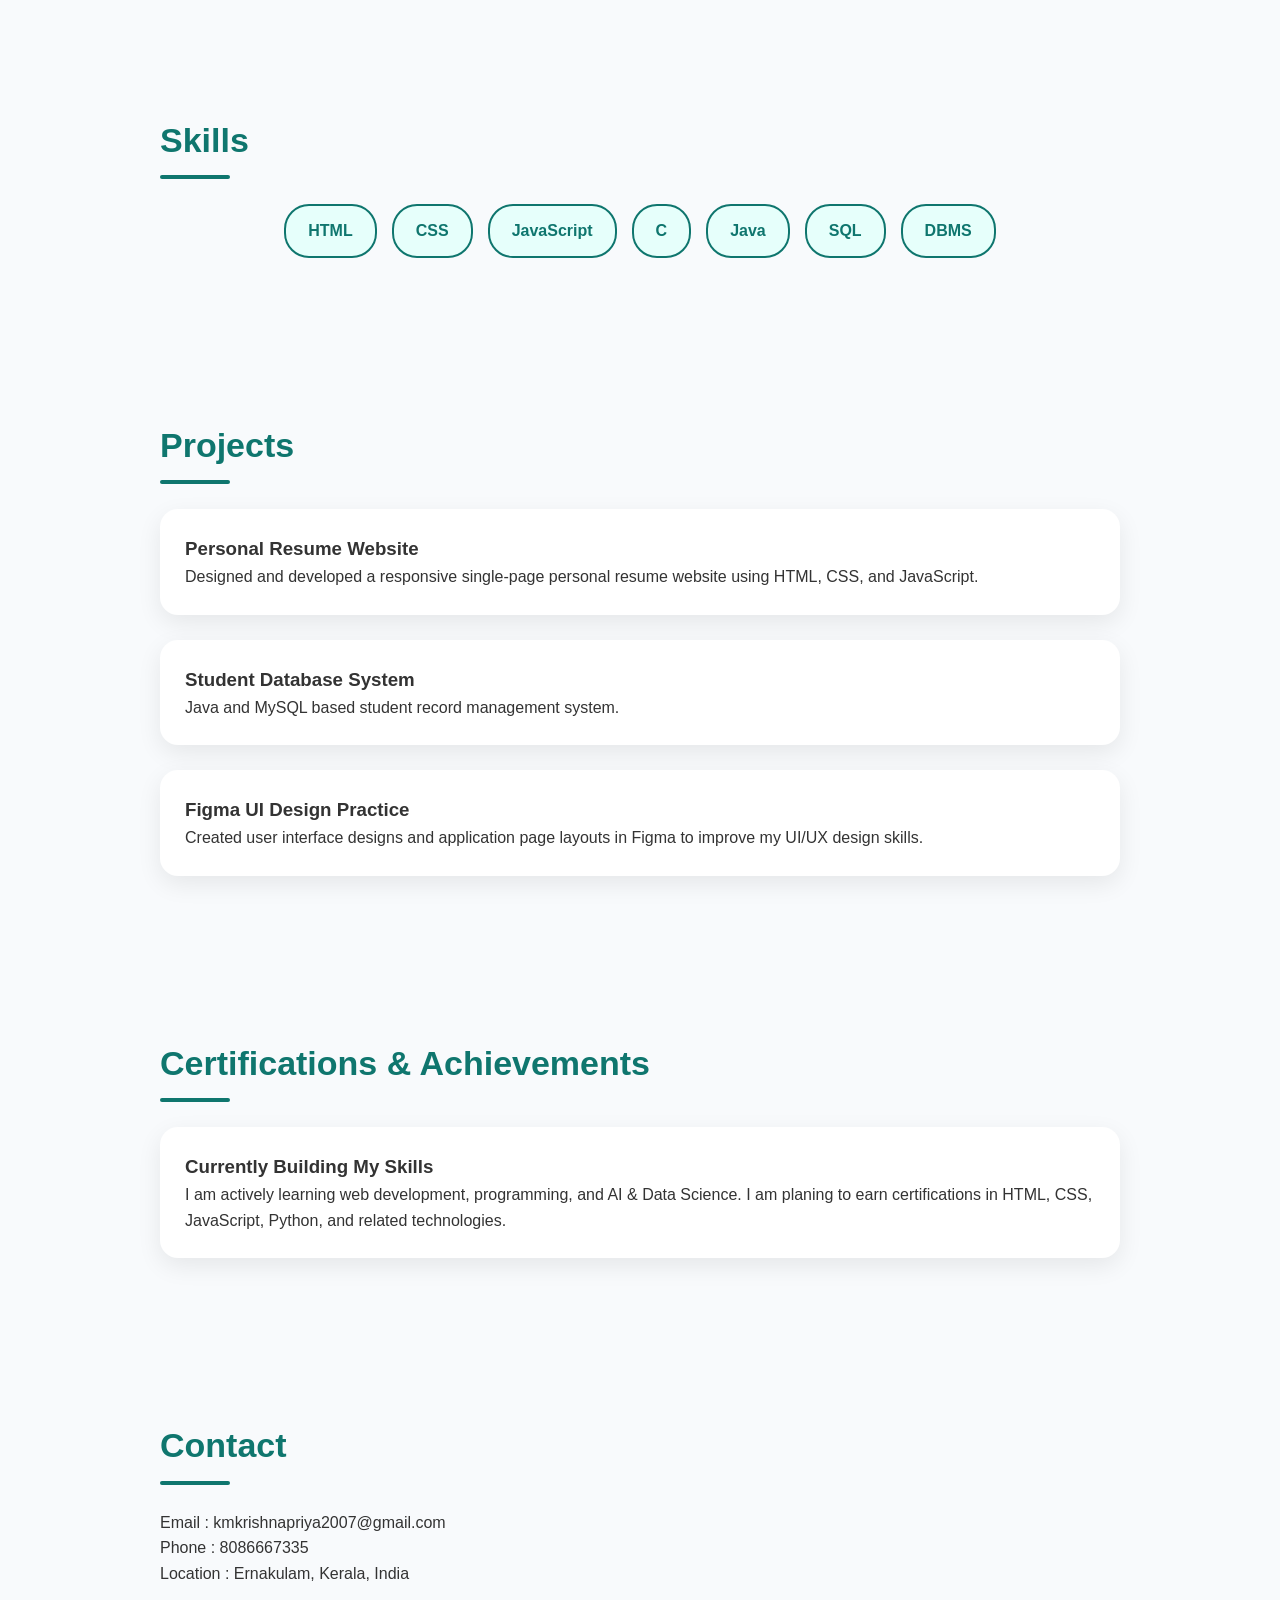
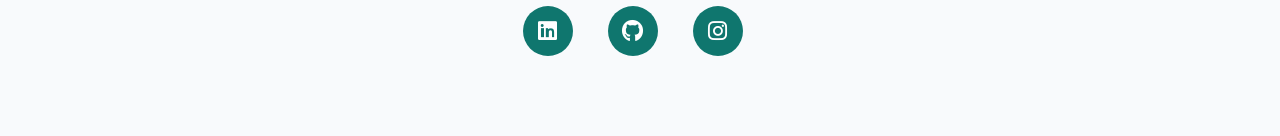
==== commit 9a176bd2: "Update index.html" ====
--- a/index.html
+++ b/index.html
@@ -24,26 +24,26 @@
 </button>
 
 <h2>Krishnapriya K M</h2>
-    
-<ul id="navLinks">
-
-<li><a href="#about">About</a></li>
-
-<li><a href="#education">Education</a></li>
-
-<li><a href="#skills">Skills</a></li>
-
-<li><a href="#projects">Projects</a></li>
-
-<li><a href="#certifications">Certificates</a></li>
-
-<li><a href="#contact">Contact</a></li>
-
-</ul>
 
 <button id="themeBtn">
 <i class="fa-solid fa-moon"></i>
 </button>
+    
+<ul id="navLinks">
+
+<li><a href="#about">About</a></li>
+
+<li><a href="#education">Education</a></li>
+
+<li><a href="#skills">Skills</a></li>
+
+<li><a href="#projects">Projects</a></li>
+
+<li><a href="#certifications">Certificates</a></li>
+
+<li><a href="#contact">Contact</a></li>
+
+</ul>
 
 </nav>
 
--- a/scnd.css
+++ b/scnd.css
@@ -26,6 +26,14 @@
 color:white;
 }
 
+body.dark #themeBtn{
+    color:#FFD54F;
+}
+
+body:not(.dark) #themeBtn{
+    color:white;
+}
+
 body.dark .hero{
     background:linear-gradient(135deg,#1F2937,#111827);
 }
@@ -82,6 +90,14 @@
 border:none;
 cursor:pointer;
 font-size:24px;
+}
+
+#themeBtn i{
+    transition:transform 0.3s ease;
+}
+
+#themeBtn:hover i{
+    transform:rotate(180deg);
 }
 
 .hero{
@@ -339,6 +355,7 @@
     
 }
 #menuBtn{
+    display:none;
     background:none;
     border:none;
     color:white;
